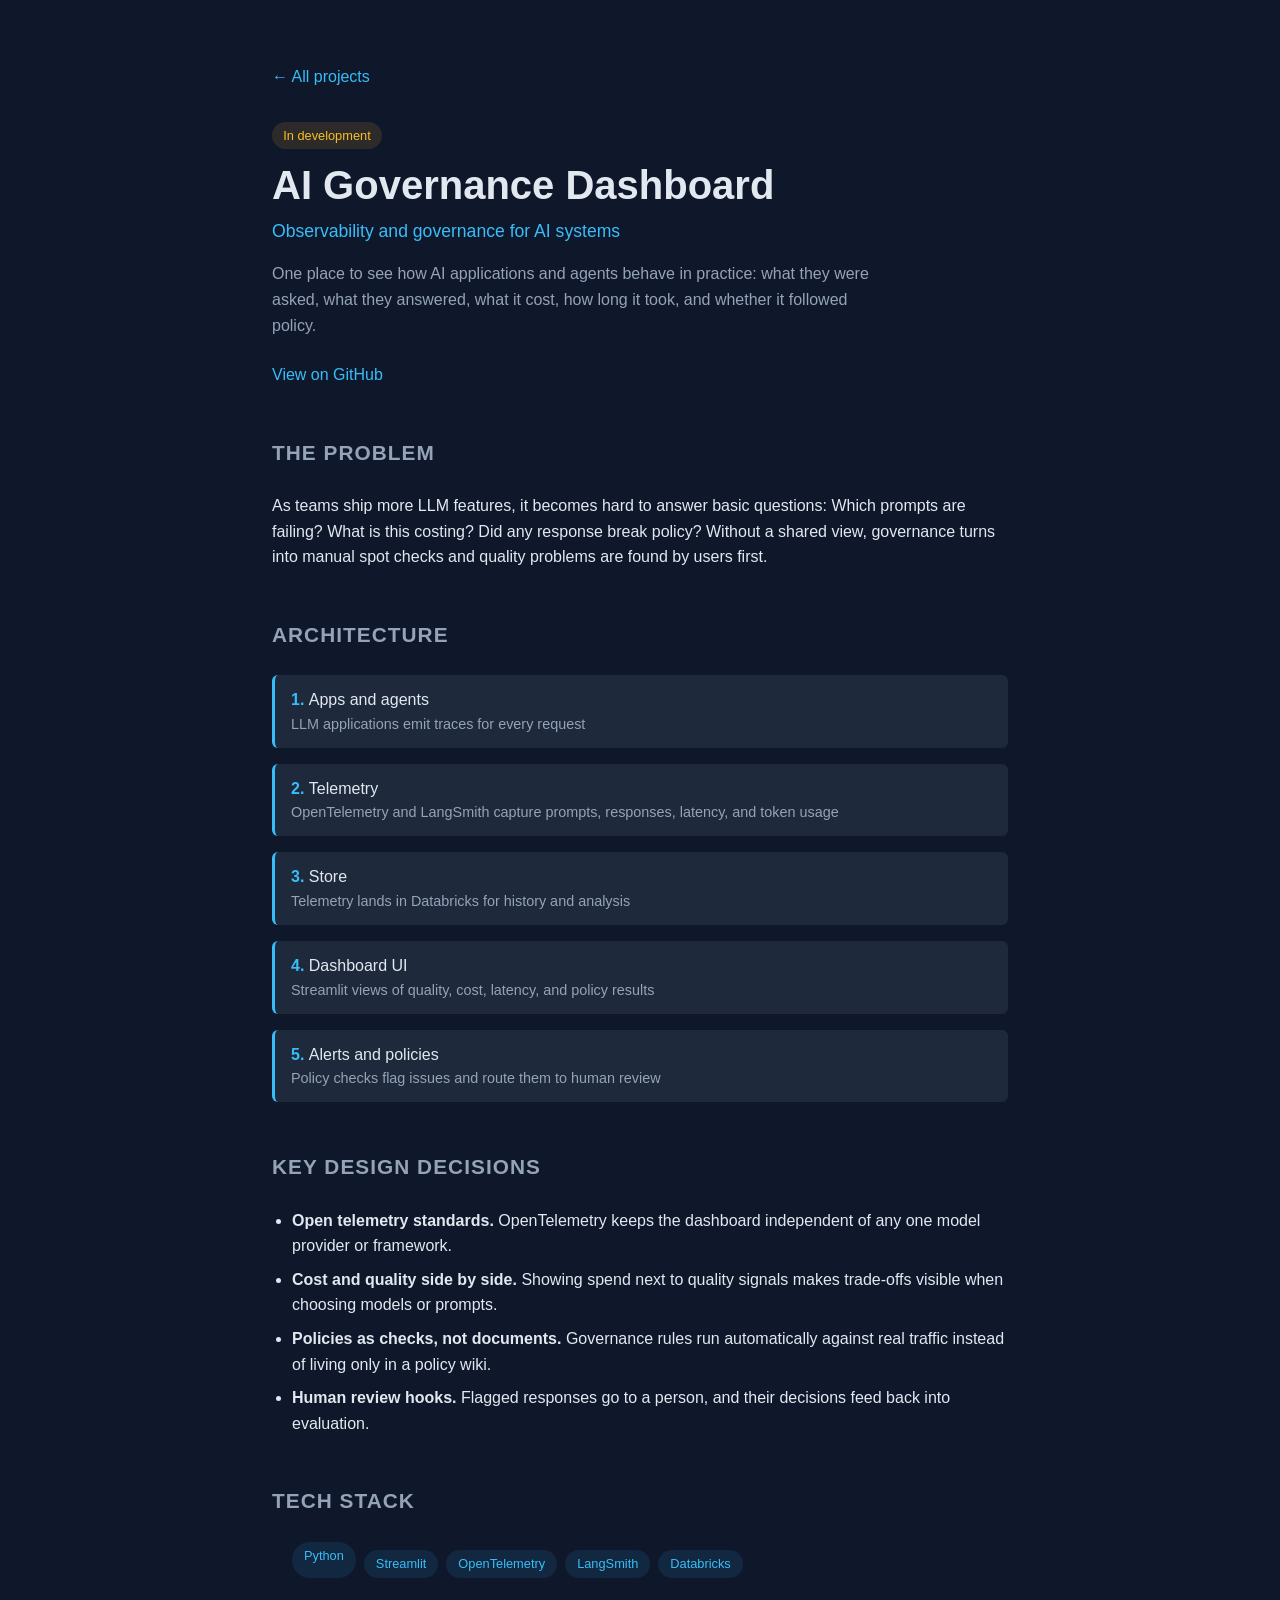
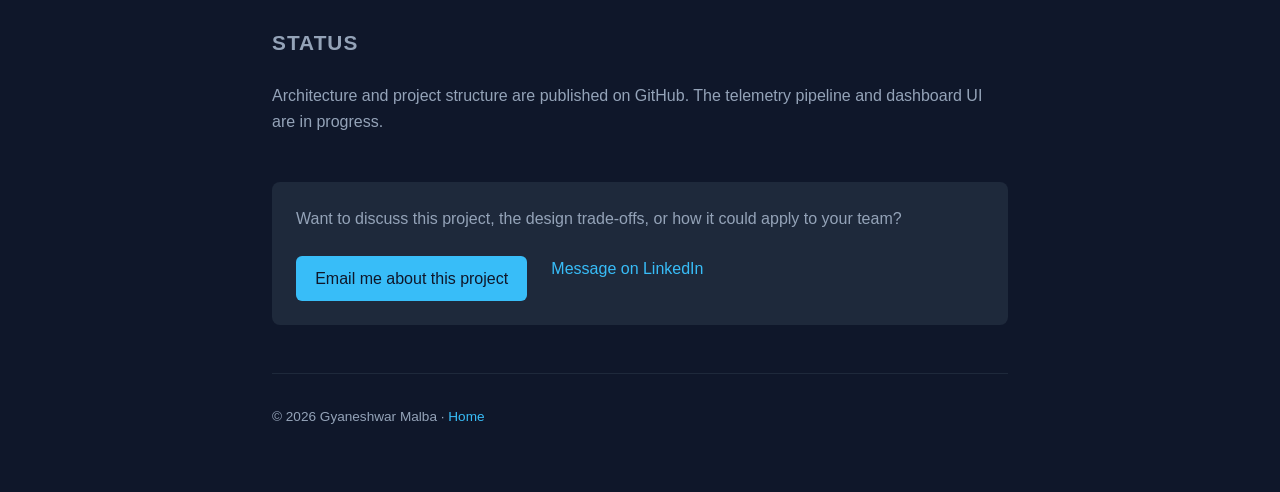
==== projects/ai-governance-dashboard.html @ 880eace9 "Add project pages, contact section, and resume" ====
<!DOCTYPE html>
<html lang="en">
<head>
    <meta charset="UTF-8">
    <meta name="viewport" content="width=device-width, initial-scale=1.0">
    <title>AI Governance Dashboard | Gyaneshwar Malba</title>
    <meta name="description" content="Observability and governance for AI workloads: traces, policy checks, cost and latency monitoring, alerts, and human review hooks.">
    <meta property="og:title" content="AI Governance Dashboard | Gyaneshwar Malba">
    <meta property="og:description" content="Observability and governance for LLM applications and agents.">
    <meta property="og:url" content="https://gyaneshwarmalba.github.io/projects/ai-governance-dashboard.html">
    <meta property="og:type" content="article">
    <link rel="stylesheet" href="../styles.css">
</head>
<body>
    <div class="container article">
        <a class="back" href="../index.html">&larr; All projects</a>

        <header>
            <span class="status">In development</span>
            <h1>AI Governance Dashboard</h1>
            <div class="subtitle">Observability and governance for AI systems</div>
            <p class="bio">
                One place to see how AI applications and agents behave in practice: what they were asked, what they answered,
                what it cost, how long it took, and whether it followed policy.
            </p>
            <div class="links">
                <a href="https://github.com/gyaneshwarmalba/ai-governance-dashboard">View on GitHub</a>
            </div>
        </header>

        <div class="section">
            <h2>The problem</h2>
            <p>
                As teams ship more LLM features, it becomes hard to answer basic questions: Which prompts are failing? What is this
                costing? Did any response break policy? Without a shared view, governance turns into manual spot checks and quality
                problems are found by users first.
            </p>
        </div>

        <div class="section">
            <h2>Architecture</h2>
            <ol class="flow">
                <li>Apps and agents<span>LLM applications emit traces for every request</span></li>
                <li>Telemetry<span>OpenTelemetry and LangSmith capture prompts, responses, latency, and token usage</span></li>
                <li>Store<span>Telemetry lands in Databricks for history and analysis</span></li>
                <li>Dashboard UI<span>Streamlit views of quality, cost, latency, and policy results</span></li>
                <li>Alerts and policies<span>Policy checks flag issues and route them to human review</span></li>
            </ol>
        </div>

        <div class="section">
            <h2>Key design decisions</h2>
            <ul>
                <li><strong>Open telemetry standards.</strong> OpenTelemetry keeps the dashboard independent of any one model provider or framework.</li>
                <li><strong>Cost and quality side by side.</strong> Showing spend next to quality signals makes trade-offs visible when choosing models or prompts.</li>
                <li><strong>Policies as checks, not documents.</strong> Governance rules run automatically against real traffic instead of living only in a policy wiki.</li>
                <li><strong>Human review hooks.</strong> Flagged responses go to a person, and their decisions feed back into evaluation.</li>
            </ul>
        </div>

        <div class="section">
            <h2>Tech stack</h2>
            <ul class="tags">
                <li class="tag">Python</li>
                <li class="tag">Streamlit</li>
                <li class="tag">OpenTelemetry</li>
                <li class="tag">LangSmith</li>
                <li class="tag">Databricks</li>
            </ul>
        </div>

        <div class="section">
            <h2>Status</h2>
            <p class="muted">
                Architecture and project structure are published on GitHub. The telemetry pipeline and dashboard UI are in progress.
            </p>
        </div>

        <div class="section">
            <div class="cta">
                <p>Want to discuss this project, the design trade-offs, or how it could apply to your team?</p>
                <div class="links">
                    <a class="button" href="https://www.linkedin.com/in/gyaneshwarmalba/" data-email-user="gyaneshwar0821" data-email-domain="gmail.com" data-email-subject="About your AI Governance Dashboard project">Email me about this project</a>
                    <a href="https://www.linkedin.com/in/gyaneshwarmalba/">Message on LinkedIn</a>
                </div>
            </div>
        </div>

        <footer>
            <p>&copy; <span data-current-year>2026</span> Gyaneshwar Malba &middot; <a href="../index.html">Home</a></p>
        </footer>
    </div>
    <script src="../site.js"></script>
</body>
</html>
---- styles.css ----
:root {
    --bg: #0f172a;
    --surface: #1e293b;
    --text: #e2e8f0;
    --muted: #94a3b8;
    --accent: #38bdf8;
    --accent-hover: #7dd3fc;
    --warn: #fbbf24;
}

* { margin: 0; padding: 0; box-sizing: border-box; }

body {
    font-family: -apple-system, BlinkMacSystemFont, 'Segoe UI', Roboto, sans-serif;
    background: var(--bg);
    color: var(--text);
    line-height: 1.6;
}

a { color: var(--accent); text-decoration: none; }
a:hover { color: var(--accent-hover); }

.container { max-width: 800px; margin: 0 auto; padding: 4rem 2rem; }

header { margin-bottom: 3rem; }
header h1 { font-size: 2.5rem; font-weight: 700; margin-bottom: 0.5rem; line-height: 1.2; }
header .subtitle {
    color: var(--accent);
    font-size: 1.1rem;
    font-weight: 500;
}
header .bio {
    color: var(--muted);
    margin-top: 1rem;
    max-width: 600px;
}

.section { margin-bottom: 3rem; }
.section h2 {
    font-size: 1.3rem;
    font-weight: 600;
    margin-bottom: 1.5rem;
    color: var(--muted);
    text-transform: uppercase;
    letter-spacing: 0.05em;
}
.section p + p { margin-top: 0.75rem; }

.project {
    background: var(--surface);
    border-radius: 8px;
    padding: 1.5rem;
    margin-bottom: 1rem;
    transition: transform 0.2s;
}
.project:hover { transform: translateY(-2px); }
.project h3 { margin-bottom: 0.5rem; }
.project p { color: var(--muted); font-size: 0.95rem; }
.project .project-links { margin-top: 0.75rem; display: flex; flex-wrap: wrap; gap: 1.25rem; font-size: 0.9rem; font-weight: 500; }

.tags { margin-top: 0.75rem; display: flex; flex-wrap: wrap; gap: 0.5rem; list-style: none; }
.tag {
    background: rgba(56, 189, 248, 0.1);
    color: var(--accent);
    padding: 0.25rem 0.75rem;
    border-radius: 9999px;
    font-size: 0.8rem;
}

.status {
    display: inline-block;
    background: rgba(251, 191, 36, 0.12);
    color: var(--warn);
    padding: 0.2rem 0.7rem;
    border-radius: 9999px;
    font-size: 0.8rem;
    font-weight: 500;
    margin-bottom: 0.75rem;
}

.links { display: flex; flex-wrap: wrap; gap: 1.5rem; margin-top: 1.5rem; }
.links a { font-weight: 500; }

.button {
    display: inline-block;
    background: var(--accent);
    color: var(--bg);
    padding: 0.6rem 1.2rem;
    border-radius: 6px;
    font-weight: 600;
}
.button:hover { background: var(--accent-hover); color: var(--bg); }

.back { display: inline-block; margin-bottom: 2rem; font-weight: 500; }

.article h2 { margin-top: 0.5rem; }
.article ul { padding-left: 1.25rem; color: var(--text); }
.article li + li { margin-top: 0.5rem; }
.article .muted { color: var(--muted); }

.flow {
    list-style: none;
    display: flex;
    flex-direction: column;
    gap: 0.5rem;
    counter-reset: step;
}
.flow li {
    background: var(--surface);
    border-left: 3px solid var(--accent);
    border-radius: 6px;
    padding: 0.75rem 1rem;
    counter-increment: step;
}
.flow li::before {
    content: counter(step) ". ";
    color: var(--accent);
    font-weight: 600;
}
.flow li span { display: block; color: var(--muted); font-size: 0.9rem; }

.cta {
    background: var(--surface);
    border-radius: 8px;
    padding: 1.5rem;
}
.cta p { color: var(--muted); margin-bottom: 1rem; }

footer {
    color: var(--muted);
    font-size: 0.85rem;
    border-top: 1px solid var(--surface);
    padding-top: 2rem;
}

@media (max-width: 600px) {
    .container { padding: 2.5rem 1.25rem; }
    header h1 { font-size: 2rem; }
}
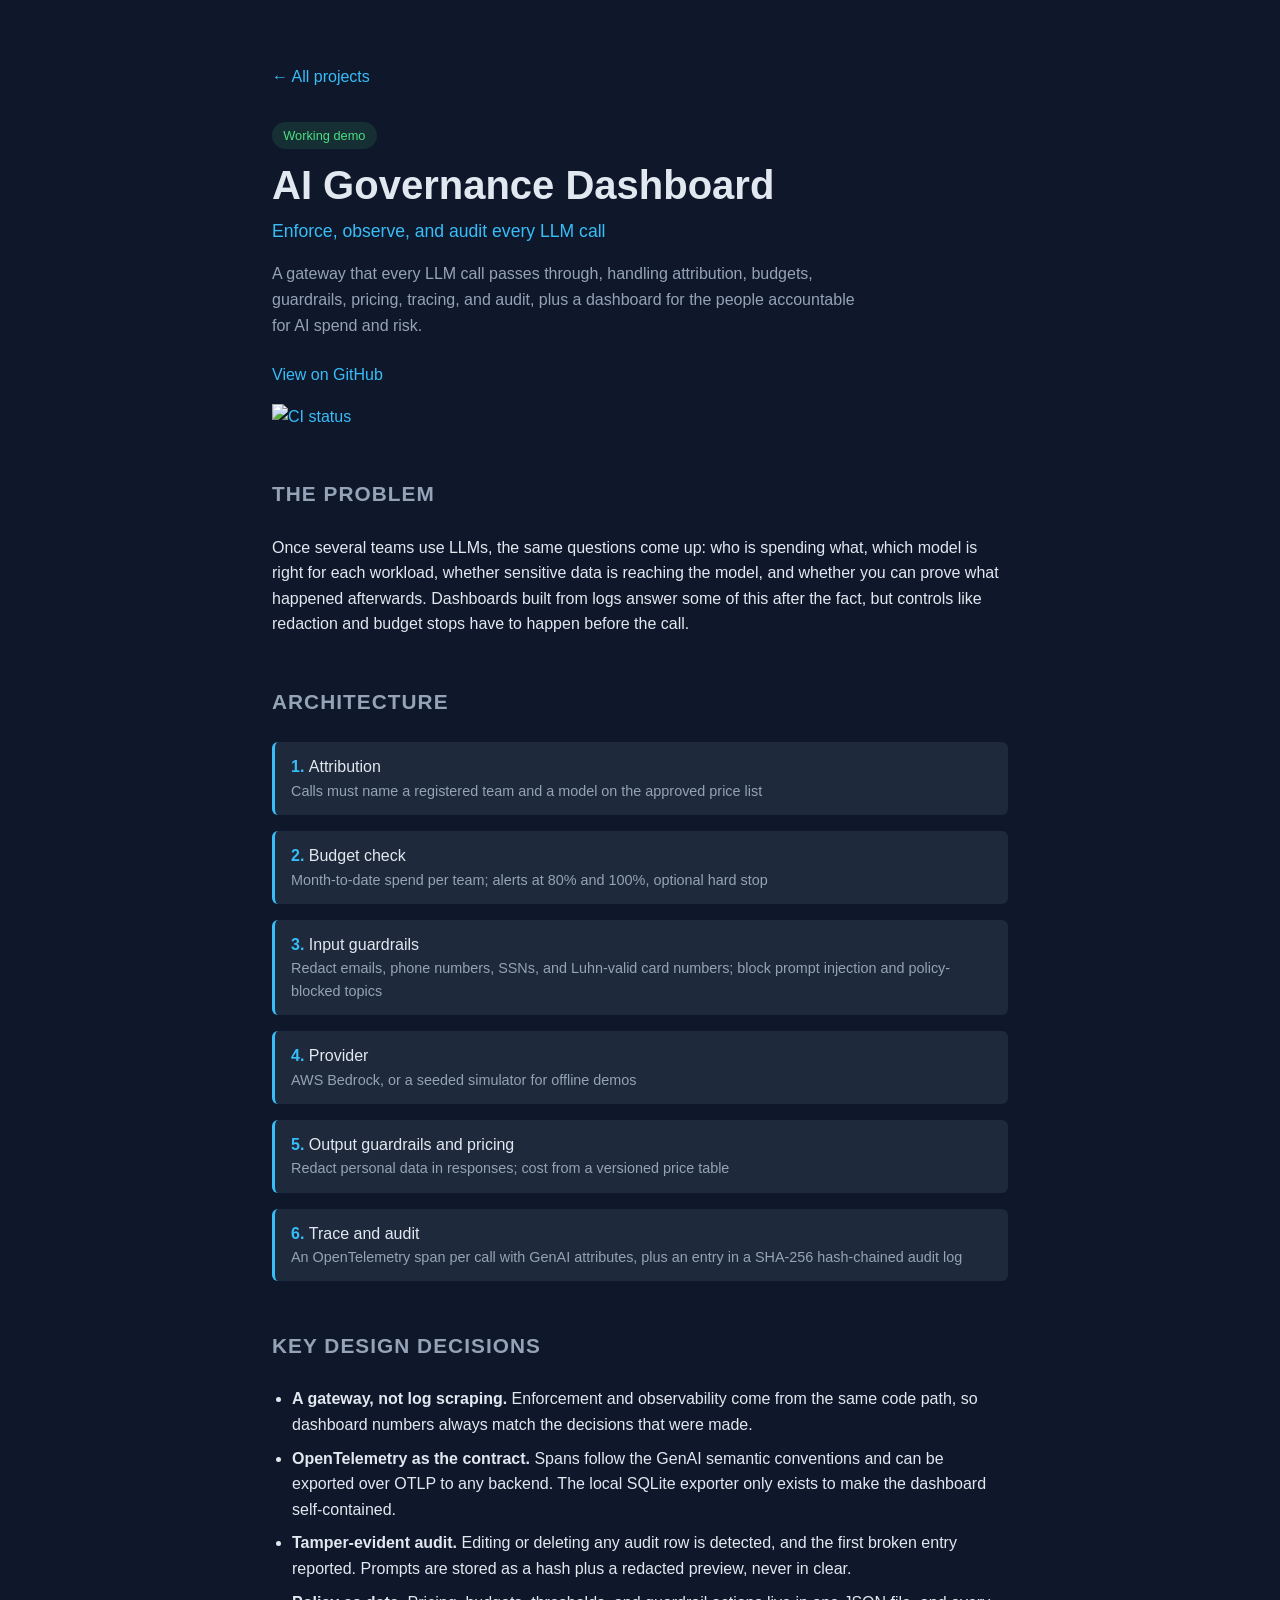
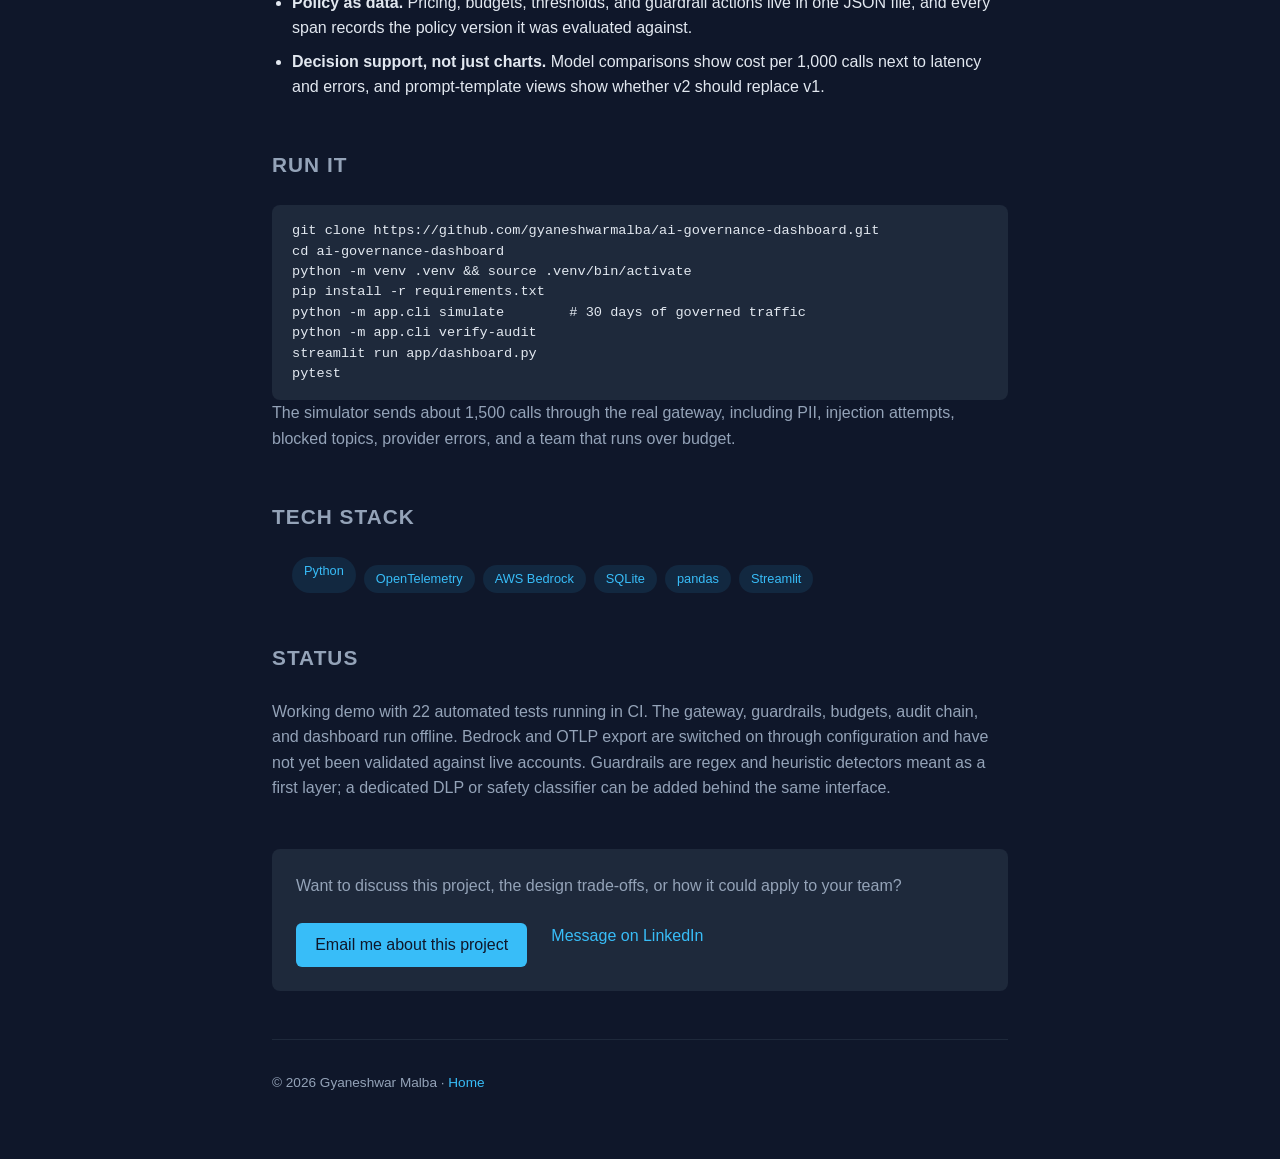
==== commit 26cee1aa: "Mark projects as working demos and rewrite write-ups Each write-up now reflects the implemented arch" ====
--- a/projects/ai-governance-dashboard.html
+++ b/projects/ai-governance-dashboard.html
@@ -4,9 +4,9 @@
     <meta charset="UTF-8">
     <meta name="viewport" content="width=device-width, initial-scale=1.0">
     <title>AI Governance Dashboard | Gyaneshwar Malba</title>
-    <meta name="description" content="Observability and governance for AI workloads: traces, policy checks, cost and latency monitoring, alerts, and human review hooks.">
+    <meta name="description" content="A governance gateway for LLM calls: attribution, budgets, PII and injection guardrails, pricing, OpenTelemetry tracing, and a tamper-evident audit log, with a Streamlit dashboard.">
     <meta property="og:title" content="AI Governance Dashboard | Gyaneshwar Malba">
-    <meta property="og:description" content="Observability and governance for LLM applications and agents.">
+    <meta property="og:description" content="LLM governance gateway with budgets, guardrails, OpenTelemetry tracing, and a hash-chained audit log.">
     <meta property="og:url" content="https://gyaneshwarmalba.github.io/projects/ai-governance-dashboard.html">
     <meta property="og:type" content="article">
     <link rel="stylesheet" href="../styles.css">
@@ -16,63 +16,82 @@
         <a class="back" href="../index.html">&larr; All projects</a>
 
         <header>
-            <span class="status">In development</span>
+            <span class="status live">Working demo</span>
             <h1>AI Governance Dashboard</h1>
-            <div class="subtitle">Observability and governance for AI systems</div>
+            <div class="subtitle">Enforce, observe, and audit every LLM call</div>
             <p class="bio">
-                One place to see how AI applications and agents behave in practice: what they were asked, what they answered,
-                what it cost, how long it took, and whether it followed policy.
+                A gateway that every LLM call passes through, handling attribution, budgets, guardrails, pricing, tracing, and audit,
+                plus a dashboard for the people accountable for AI spend and risk.
             </p>
             <div class="links">
                 <a href="https://github.com/gyaneshwarmalba/ai-governance-dashboard">View on GitHub</a>
             </div>
+            <a class="ci-badge" href="https://github.com/gyaneshwarmalba/ai-governance-dashboard/actions/workflows/ci.yml"><img src="https://github.com/gyaneshwarmalba/ai-governance-dashboard/actions/workflows/ci.yml/badge.svg" alt="CI status"></a>
         </header>
 
         <div class="section">
             <h2>The problem</h2>
             <p>
-                As teams ship more LLM features, it becomes hard to answer basic questions: Which prompts are failing? What is this
-                costing? Did any response break policy? Without a shared view, governance turns into manual spot checks and quality
-                problems are found by users first.
+                Once several teams use LLMs, the same questions come up: who is spending what, which model is right for each workload,
+                whether sensitive data is reaching the model, and whether you can prove what happened afterwards. Dashboards built from
+                logs answer some of this after the fact, but controls like redaction and budget stops have to happen before the call.
             </p>
         </div>
 
         <div class="section">
             <h2>Architecture</h2>
             <ol class="flow">
-                <li>Apps and agents<span>LLM applications emit traces for every request</span></li>
-                <li>Telemetry<span>OpenTelemetry and LangSmith capture prompts, responses, latency, and token usage</span></li>
-                <li>Store<span>Telemetry lands in Databricks for history and analysis</span></li>
-                <li>Dashboard UI<span>Streamlit views of quality, cost, latency, and policy results</span></li>
-                <li>Alerts and policies<span>Policy checks flag issues and route them to human review</span></li>
+                <li>Attribution<span>Calls must name a registered team and a model on the approved price list</span></li>
+                <li>Budget check<span>Month-to-date spend per team; alerts at 80% and 100%, optional hard stop</span></li>
+                <li>Input guardrails<span>Redact emails, phone numbers, SSNs, and Luhn-valid card numbers; block prompt injection and policy-blocked topics</span></li>
+                <li>Provider<span>AWS Bedrock, or a seeded simulator for offline demos</span></li>
+                <li>Output guardrails and pricing<span>Redact personal data in responses; cost from a versioned price table</span></li>
+                <li>Trace and audit<span>An OpenTelemetry span per call with GenAI attributes, plus an entry in a SHA-256 hash-chained audit log</span></li>
             </ol>
         </div>
 
         <div class="section">
             <h2>Key design decisions</h2>
             <ul>
-                <li><strong>Open telemetry standards.</strong> OpenTelemetry keeps the dashboard independent of any one model provider or framework.</li>
-                <li><strong>Cost and quality side by side.</strong> Showing spend next to quality signals makes trade-offs visible when choosing models or prompts.</li>
-                <li><strong>Policies as checks, not documents.</strong> Governance rules run automatically against real traffic instead of living only in a policy wiki.</li>
-                <li><strong>Human review hooks.</strong> Flagged responses go to a person, and their decisions feed back into evaluation.</li>
+                <li><strong>A gateway, not log scraping.</strong> Enforcement and observability come from the same code path, so dashboard numbers always match the decisions that were made.</li>
+                <li><strong>OpenTelemetry as the contract.</strong> Spans follow the GenAI semantic conventions and can be exported over OTLP to any backend. The local SQLite exporter only exists to make the dashboard self-contained.</li>
+                <li><strong>Tamper-evident audit.</strong> Editing or deleting any audit row is detected, and the first broken entry reported. Prompts are stored as a hash plus a redacted preview, never in clear.</li>
+                <li><strong>Policy as data.</strong> Pricing, budgets, thresholds, and guardrail actions live in one JSON file, and every span records the policy version it was evaluated against.</li>
+                <li><strong>Decision support, not just charts.</strong> Model comparisons show cost per 1,000 calls next to latency and errors, and prompt-template views show whether v2 should replace v1.</li>
             </ul>
+        </div>
+
+        <div class="section">
+            <h2>Run it</h2>
+            <pre><code>git clone https://github.com/gyaneshwarmalba/ai-governance-dashboard.git
+cd ai-governance-dashboard
+python -m venv .venv &amp;&amp; source .venv/bin/activate
+pip install -r requirements.txt
+python -m app.cli simulate        # 30 days of governed traffic
+python -m app.cli verify-audit
+streamlit run app/dashboard.py
+pytest</code></pre>
+            <p class="muted">The simulator sends about 1,500 calls through the real gateway, including PII, injection attempts, blocked topics, provider errors, and a team that runs over budget.</p>
         </div>
 
         <div class="section">
             <h2>Tech stack</h2>
             <ul class="tags">
                 <li class="tag">Python</li>
+                <li class="tag">OpenTelemetry</li>
+                <li class="tag">AWS Bedrock</li>
+                <li class="tag">SQLite</li>
+                <li class="tag">pandas</li>
                 <li class="tag">Streamlit</li>
-                <li class="tag">OpenTelemetry</li>
-                <li class="tag">LangSmith</li>
-                <li class="tag">Databricks</li>
             </ul>
         </div>
 
         <div class="section">
             <h2>Status</h2>
             <p class="muted">
-                Architecture and project structure are published on GitHub. The telemetry pipeline and dashboard UI are in progress.
+                Working demo with 22 automated tests running in CI. The gateway, guardrails, budgets, audit chain, and dashboard run offline.
+                Bedrock and OTLP export are switched on through configuration and have not yet been validated against live accounts.
+                Guardrails are regex and heuristic detectors meant as a first layer; a dedicated DLP or safety classifier can be added behind the same interface.
             </p>
         </div>
 
--- a/styles.css
+++ b/styles.css
@@ -6,6 +6,7 @@
     --accent: #38bdf8;
     --accent-hover: #7dd3fc;
     --warn: #fbbf24;
+    --ok: #4ade80;
 }
 
 * { margin: 0; padding: 0; box-sizing: border-box; }
@@ -77,6 +78,10 @@
     font-weight: 500;
     margin-bottom: 0.75rem;
 }
+.status.live {
+    background: rgba(74, 222, 128, 0.12);
+    color: var(--ok);
+}
 
 .links { display: flex; flex-wrap: wrap; gap: 1.5rem; margin-top: 1.5rem; }
 .links a { font-weight: 500; }
@@ -119,6 +124,23 @@
 }
 .flow li span { display: block; color: var(--muted); font-size: 0.9rem; }
 
+code {
+    font-family: ui-monospace, SFMono-Regular, Menlo, Consolas, monospace;
+    font-size: 0.85em;
+    background: var(--surface);
+    padding: 0.1rem 0.35rem;
+    border-radius: 4px;
+}
+pre {
+    background: var(--surface);
+    border-radius: 8px;
+    padding: 1rem 1.25rem;
+    overflow-x: auto;
+    line-height: 1.5;
+}
+pre code { background: none; padding: 0; font-size: 0.85rem; }
+.ci-badge { display: block; margin-top: 1rem; }
+
 .cta {
     background: var(--surface);
     border-radius: 8px;
